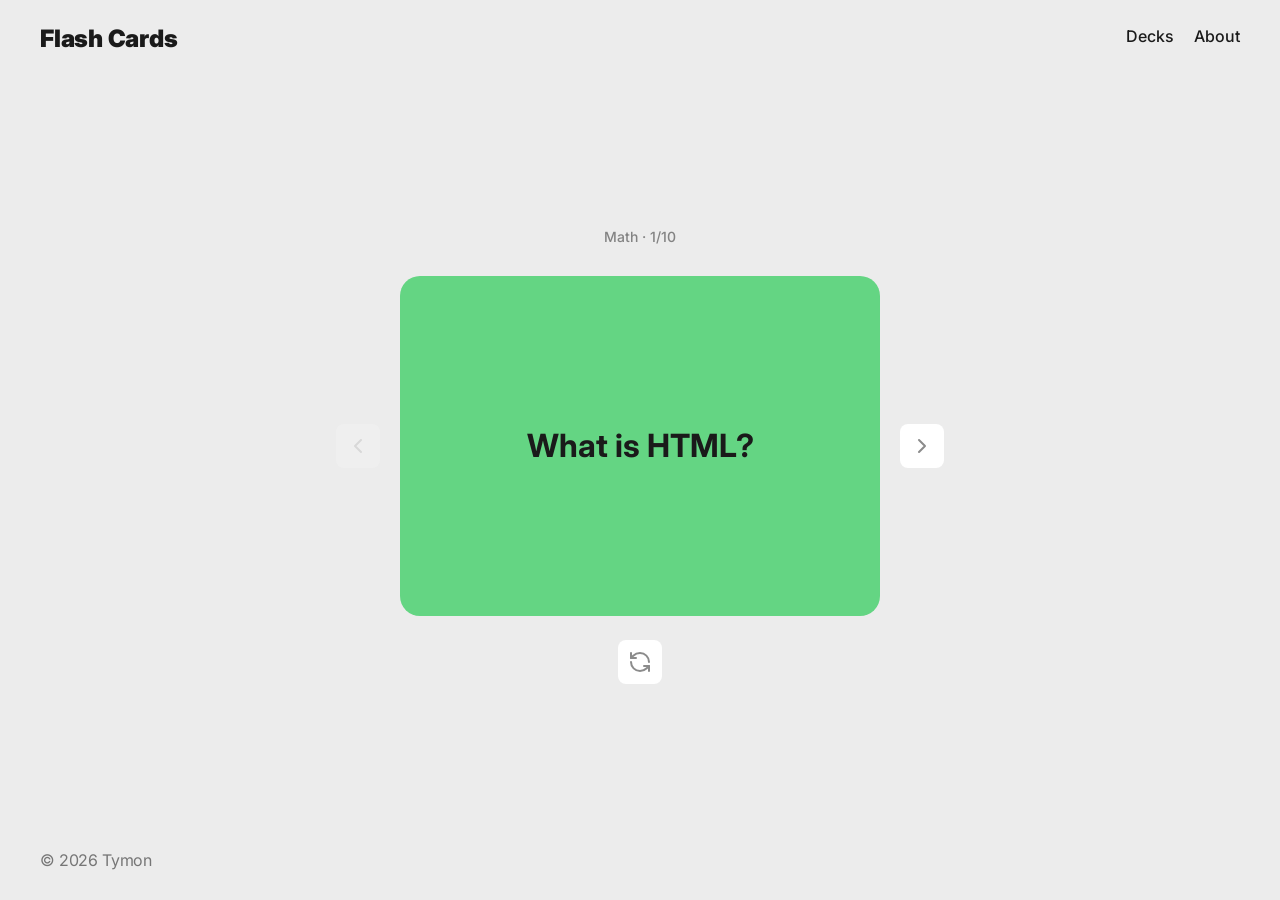
==== carousel.html @ 22e22693 "Initial commit" ====
<!DOCTYPE html>
<html lang="en">
  <head>
    <meta charset="UTF-8" />
    <meta name="viewport" content="width=device-width, initial-scale=1.0" />
    <title>Flashcards</title>
    <meta name="author" content="Tymon" />
    <meta name="description" content="A flashcard study tool" />
    <meta
      name="keywords"
      content="study aids, flashcards, learning materials"
    />
    <link rel="preconnect" href="https://fonts.googleapis.com" />
    <link rel="preconnect" href="https://fonts.gstatic.com" crossorigin />
    <link
      href="https://fonts.googleapis.com/css2?family=Inter:ital,opsz,wght@0,14..32,100..900;1,14..32,100..900&display=swap"
      rel="stylesheet"
    />
    <link rel="icon" type="image/x-icon" href="./favicon.ico" />
    <link rel="stylesheet" href="./vendor/normalize.css" />
    <link rel="stylesheet" href="./assets/css/style.css" />
  </head>
  <body class="page">
    <header class="header">
      <h1 class="header__title">
        <a class="header__link" href="#">Flash Cards</a>
      </h1>
      <nav class="header__nav">
        <ul class="nav__links">
          <li class="nav__item">
            <a class="nav__link" href="#">Decks</a>
          </li>
          <li class="nav__item">
            <a class="nav__link" href="#">About</a>
          </li>
        </ul>
      </nav>
    </header>
    <main class="page__main-content">
      <section class="carousel">
        <h2 class="carousel__title">Math &middot; 1/10</h2>
        <div class="carousel__row">
          <button
            class="carousel__btn carousel__btn_type_left carousel__btn_disabled"
            type="button"
            aria-label="Previous card"
          ></button>
          <div class="carousel__card">
            <p class="carousel__card-text">What is HTML?</p>
          </div>
          <button
            class="carousel__btn carousel__btn_type_right"
            type="button"
            aria-label="Next card"
          ></button>
        </div>
        <button
          class="carousel__btn carousel__btn_type_flip"
          type="button"
          aria-label="Flip card"
        ></button>
      </section>
    </main>
    <footer class="footer">
      <p class="footer__text">© 2026 Tymon</p>
    </footer>
    <script src="./assets/js/index.js" type="module"></script>
  </body>
</html>
---- assets/css/style.css ----
.page {
  max-width: 1440px;
  background-color: #ececec;
  font-family: Inter, Arial, Helvetica, sans-serif;
  color: #1a1a1a;
  line-height: 1;
  padding: 20px 40px 32px;
  margin: 0 auto;
  display: flex;
  flex-direction: column;
  min-height: 100vh;
  box-sizing: border-box;
}

.page__main-content {
  margin-top: 60px;
  flex-grow: 1;
  margin-bottom: 138px;
}

.not-found {
  display: none;
}

.header {
  display: flex;
  justify-content: space-between;
  align-items: center;
}

.header__title {
  margin: 0;
}

.header__link {
  font-weight: 900;
  font-size: 24px;
  letter-spacing: -0.24px;
  text-decoration: none;
  color: inherit;
}

.header__link:hover {
  text-decoration: underline;
}

.nav__links {
  list-style: none;
  display: flex;
  gap: 20px;
  margin: 0;
  padding: 0;
}

.nav__link {
  font-weight: 500;
  font-size: 16px;
  text-decoration: none;
  color: inherit;
}

.nav__link:hover {
  text-decoration: underline;
}

.wrapping-row__display-contents {
  display: contents;
}

.decks {
  display: flex;
  flex-wrap: wrap;
  gap: 20px;
}

.decks__title {
  font-weight: 700;
  font-size: 40px;
  margin-bottom: 40px;
  width: 100%;
  margin-top: 0;
}

.decks__list {
  display: flex;
  flex-wrap: wrap;
  gap: 20px;
  margin: 0;
  padding: 0;
  list-style: none;
}

.decks__new-deck-btn {
  width: 325px;
  min-height: 205px;
  border-radius: 20px;
  background-color: #d9d9d9;
  display: flex;
  align-items: center;
  justify-content: center;
  box-sizing: border-box;
  border: none;
  cursor: pointer;
  font-weight: 700;
  font-size: 24px;
  line-height: 1.2;
  color: #1a1a1a80;
}

.decks__new-deck-btn:hover {
  background-color: #c5c5c5;
  color: #1a1a1a;
}

.deck {
  width: 325px;
  min-height: 205px;
  border-radius: 20px;
  display: flex;
  flex-direction: column;
  justify-content: space-between;
  box-sizing: border-box;
  padding: 20px;
  position: relative;
}

.deck__link {
  position: absolute;
  inset: 0;
  z-index: 1;
}

.deck_color_green {
  background-color: #64d583;
}

.deck_color_blue {
  background-color: #91a8f9;
}

.deck_color_pink {
  background-color: #ee92d7;
}

.deck_color_purple {
  background-color: #aa8ef0;
}

.deck_color_orange {
  background-color: #ee955e;
}

.deck_color_yellow {
  background-color: #f5d770;
}

.deck__title {
  font-size: 24px;
  font-weight: 700;
  line-height: 1.2;
  margin: 0;
}

.deck__row {
  display: flex;
  justify-content: space-between;
  align-items: center;
}

.deck__delete-btn {
  width: 24px;
  height: 24px;
  background-color: transparent;
  background-image: url(../images/delete.svg);
  background-position: center;
  opacity: 50%;
  cursor: pointer;
  background-repeat: no-repeat;
  border: none;
  z-index: 2;
}

.deck__delete-btn:hover {
  opacity: 100%;
}

.deck__count {
  font-weight: 400;
  font-size: 16px;
  line-height: 1.2;
  margin: 0;
}

.carousel {
  padding-top: 106px;
  text-align: center;
  display: flex;
  flex-direction: column;
  align-items: center;
}

.carousel__btn_type_flip {
  margin-top: 24px;
}

.carousel__title {
  font-weight: 500;
  font-size: 14px;
  color: #1a1a1a80;
  margin-bottom: 32px;
}

.carousel__row {
  display: flex;
  align-items: center;
  justify-content: center;
  gap: 20px;
}

.carousel__card {
  width: 440px;
  height: 300px;
  padding: 20px;
  border-radius: 20px;
  background-color: #64d583;
  display: flex;
  align-items: center;
  justify-content: center;
}

.carousel__card_color_green {
  background-color: #64d583;
}

.carousel__card_color_blue {
  background-color: #91a8f9;
}

.carousel__card_color_pink {
  background-color: #ee92d7;
}

.carousel__card_color_purple {
  background-color: #aa8ef0;
}

.carousel__card_color_orange {
  background-color: #ee955e;
}

.carousel__card_color_yellow {
  background-color: #f5d770;
}

.carousel__card_color_white {
  background-color: #fff;
}

.carousel__card-text {
  font-weight: 700;
  font-size: 32px;
}

.carousel__btn_type_left::before {
  content: "";
  display: block;
  width: 100%;
  height: 100%;
  background-image: url("../images/left.svg");
  background-repeat: no-repeat;
  background-position: center;
  opacity: 50%;
}

.carousel__btn {
  width: 44px;
  height: 44px;
  border-radius: 8px;
  background-color: #fff;
  border: none;
  cursor: pointer;
}

.carousel__btn:hover::before {
  opacity: 100%;
}

.carousel__btn_type_right::before {
  content: "";
  display: block;
  width: 100%;
  height: 100%;
  background-image: url("../images/right.svg");
  background-repeat: no-repeat;
  background-position: center;
  opacity: 50%;
}

.carousel__btn_type_flip::before {
  content: "";
  display: block;
  width: 100%;
  height: 100%;
  background-image: url("../images/flip.svg");
  background-repeat: no-repeat;
  background-position: center;
  opacity: 50%;
}

.carousel__btn_disabled {
  opacity: 20%;
}

.carousel__btn_disabled:hover {
  opacity: 20%;
  cursor: default;
}

.footer__text {
  font-weight: 400;
  font-size: 16px;
  letter-spacing: -0.16px;
  color: #00000080;
  margin: 0;
}

.footer {
  display: flex;
  justify-content: flex-start;
}
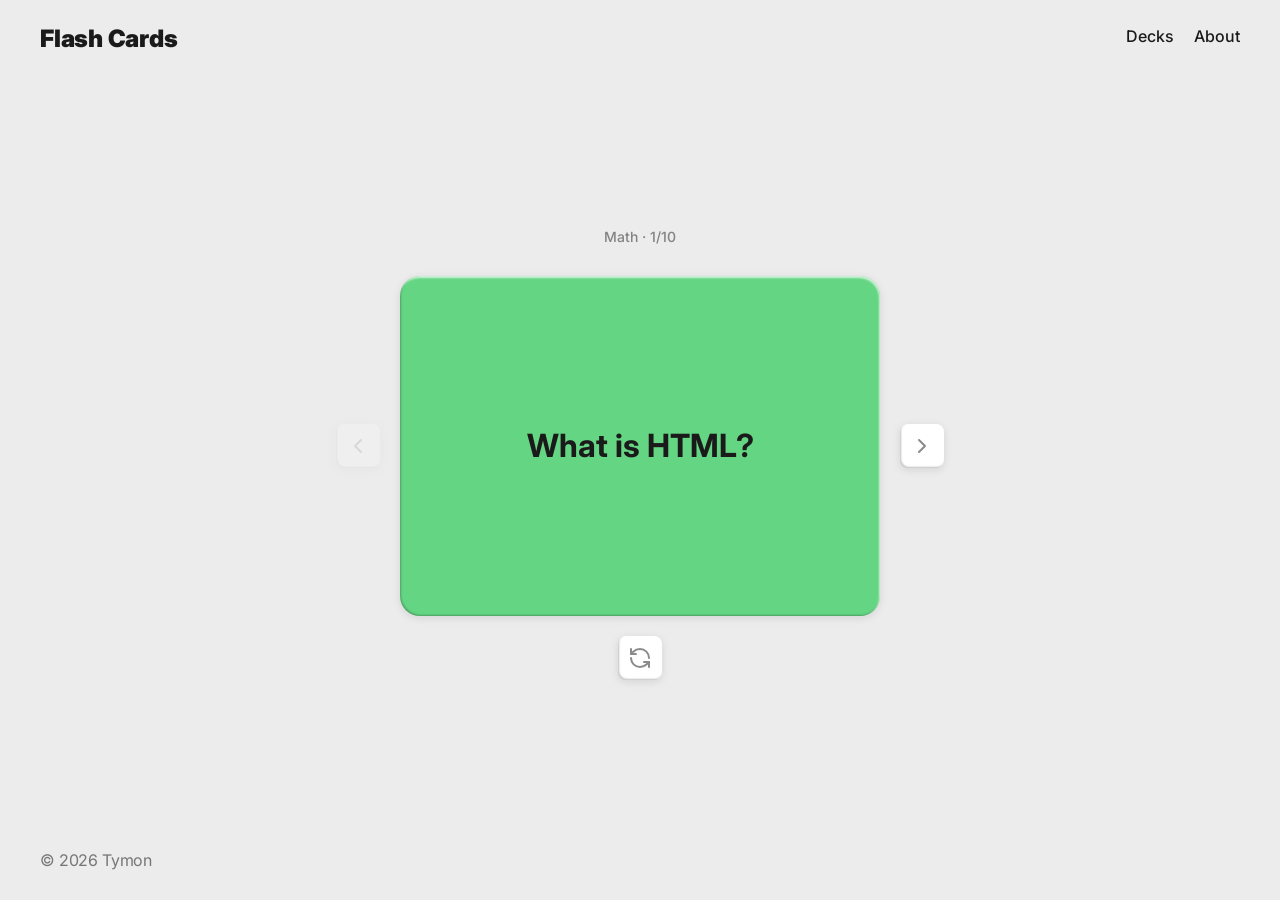
==== commit a8a4729e: "fix: restore latest project files from misplaced subfolder" ====
--- a/carousel.html
+++ b/carousel.html
@@ -17,8 +17,7 @@
       rel="stylesheet"
     />
     <link rel="icon" type="image/x-icon" href="./favicon.ico" />
-    <link rel="stylesheet" href="./vendor/normalize.css" />
-    <link rel="stylesheet" href="./assets/css/style.css" />
+    <link rel="stylesheet" href="./assets/css/index.css" />
   </head>
   <body class="page">
     <header class="header">
@@ -39,7 +38,7 @@
     <main class="page__main-content">
       <section class="carousel">
         <h2 class="carousel__title">Math &middot; 1/10</h2>
-        <div class="carousel__row">
+        <div class="carousel__grid">
           <button
             class="carousel__btn carousel__btn_type_left carousel__btn_disabled"
             type="button"
--- a/assets/css/index.css
+++ b/assets/css/index.css
@@ -0,0 +1,12 @@
+@import url("./normalize.css");
+@import url("./mobile-bar.css");
+@import url("./carousel.css");
+@import url("./gallery.css");
+@import url("./nav.css");
+@import url("./footer.css");
+@import url("./modal.css");
+@import url("./about.css");
+@import url("./not-found.css");
+@import url("./card.css");
+@import url("./header.css");
+@import url("./page.css");
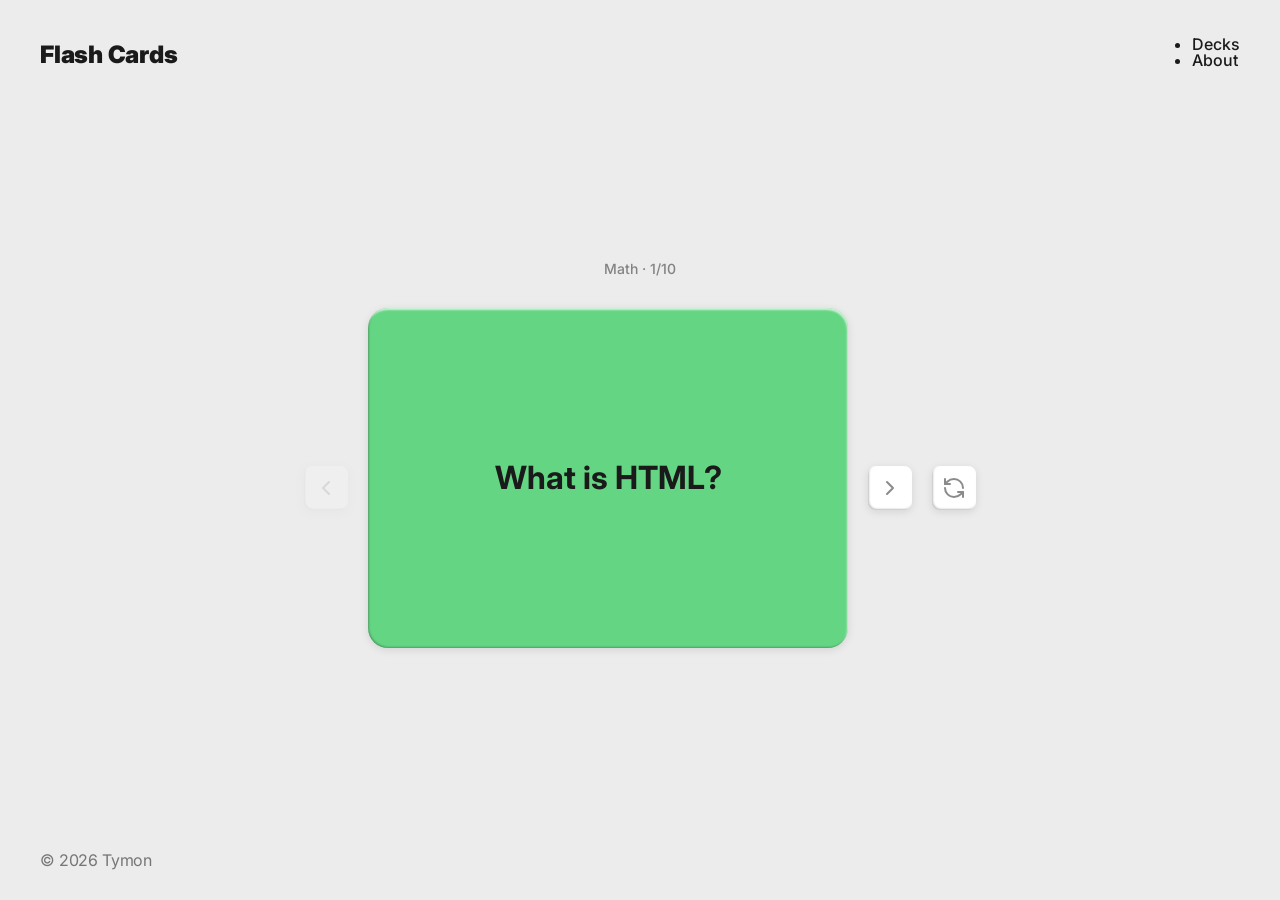
==== commit d642c0d8: "fix: correct BEM naming, flip icon/logic, delete bug, mobile button layout, and carousel flip alignm" ====
--- a/carousel.html
+++ b/carousel.html
@@ -1,4 +1,4 @@
-<!DOCTYPE html>
+<!doctype html>
 <html lang="en">
   <head>
     <meta charset="UTF-8" />
@@ -25,7 +25,7 @@
         <a class="header__link" href="#">Flash Cards</a>
       </h1>
       <nav class="header__nav">
-        <ul class="nav__links">
+        <ul class="header__links">
           <li class="nav__item">
             <a class="nav__link" href="#">Decks</a>
           </li>
@@ -52,13 +52,15 @@
             type="button"
             aria-label="Next card"
           ></button>
-        </div>
         <button
           class="carousel__btn carousel__btn_type_flip"
           type="button"
           aria-label="Flip card"
         ></button>
+      </div>
+
       </section>
+      
     </main>
     <footer class="footer">
       <p class="footer__text">© 2026 Tymon</p>
@@ -66,4 +68,3 @@
     <script src="./assets/js/index.js" type="module"></script>
   </body>
 </html>
- 
--- a/assets/css/index.css
+++ b/assets/css/index.css
@@ -1,5 +1,4 @@
 @import url("./normalize.css");
-@import url("./mobile-bar.css");
 @import url("./carousel.css");
 @import url("./gallery.css");
 @import url("./nav.css");
@@ -9,4 +8,5 @@
 @import url("./not-found.css");
 @import url("./card.css");
 @import url("./header.css");
-@import url("./page.css");+@import url("./page.css");
+@import url("./mobile-bar.css");
